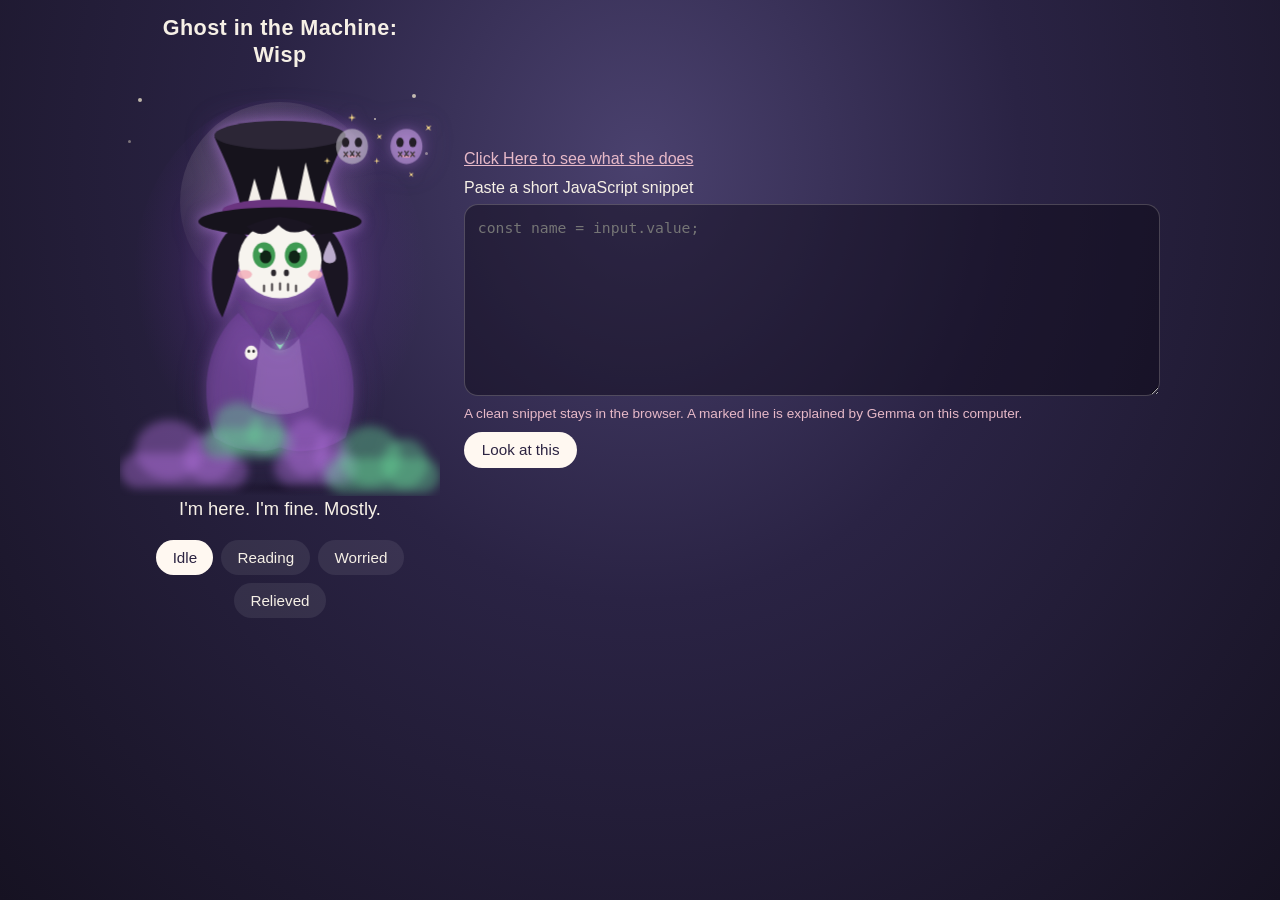
==== sprite/index.html @ f647fdde "modify sprite" ====
<!DOCTYPE html>
<html lang="en">
<head>
  <meta charset="utf-8">
  <meta name="viewport" content="width=device-width, initial-scale=1">
  <title>Ghost in the Machine: Wisp</title>
  <link rel="stylesheet" href="wisp.css">
</head>
<body>
  <main class="stage">
    <div class="desk">
    <div class="portrait">
    <h1>Ghost in the Machine: Wisp</h1>
    <div class="scene" data-mood="idle">
      <div class="moon" aria-hidden="true"></div>
      <div class="stars" aria-hidden="true">
        <span></span><span></span><span></span><span></span><span></span>
      </div>
      <div class="backlight" aria-hidden="true"></div>

      <svg class="wisp" viewBox="0 0 400 500" role="img" aria-labelledby="wisp-title">
        <title id="wisp-title">Wisp, a timid little ghost in a tall top hat and purple coat</title>

        <g class="sparkles" aria-hidden="true">
          <path class="spark" transform="translate(64 150)" d="M0-8 1.4-1.4 8 0 1.4 1.4 0 8-1.4 1.4-8 0-1.4-1.4Z"/>
          <path class="spark spark-b" transform="translate(338 210)" d="M0-6 1.1-1.1 6 0 1.1 1.1 0 6-1.1 1.1-6 0-1.1-1.1Z"/>
          <path class="spark spark-c" transform="translate(300 390)" d="M0-7 1.2-1.2 7 0 1.2 1.2 0 7-1.2 1.2-7 0-1.2-1.2Z"/>
        </g>

        <g class="floater">
          <path class="hair hair-side" d="M132 188
            C112 214 108 258 128 292
            C142 258 152 214 160 192
            Q146 176 132 188 Z"/>
          <path class="hair hair-side" d="M268 188
            C288 214 292 258 272 292
            C258 258 248 214 240 192
            Q254 176 268 188 Z"/>

          <path class="coat" d="M148 286
            C112 318 96 378 118 442
            Q160 468 200 454
            Q240 468 282 442
            C304 378 288 318 252 286
            L228 312
            Q200 332 172 312
            L148 286 Z"/>
          <path class="coat-light" d="M176 318
            Q200 348 224 318
            L236 404
            Q200 422 164 404 Z"/>

          <g class="hat">
            <path class="hat-crown" d="M154 172
              C148 124 126 86 118 66
              Q200 34 282 66
              C274 86 252 124 246 172 Z"/>
            <ellipse class="hat-top" cx="200" cy="64" rx="82" ry="18"/>
            <g class="hat-spikes" aria-hidden="true">
              <path d="M158 156 L168 118 L180 158 Z"/>
              <path d="M186 154 L198 102 L212 156 Z"/>
              <path d="M220 156 L232 98 L246 154 Z"/>
              <path d="M252 158 L260 120 L272 160 Z"/>
            </g>
            <ellipse class="hat-band" cx="200" cy="158" rx="72" ry="14"/>
            <ellipse class="hat-brim" cx="200" cy="172" rx="102" ry="18"/>
          </g>

          <ellipse class="face" cx="200" cy="220" rx="52" ry="48"/>
          <path class="hair fringe" d="M158 178
            Q178 198 198 176
            Q214 194 242 178
            Q220 168 200 166
            Q180 168 158 178 Z"/>

          <g class="face-features">
            <g class="brow brow-left"><path d="M158 192 Q174 180 192 194"/></g>
            <g class="brow brow-right"><path d="M208 194 Q226 180 242 192"/></g>

            <g class="eye-open eye-left">
              <ellipse class="sclera" cx="180" cy="214" rx="14" ry="16"/>
              <g class="gaze">
                <ellipse class="pupil" cx="182" cy="216" rx="7.2" ry="8.2"/>
                <ellipse class="catch" cx="176" cy="208" rx="3" ry="3"/>
              </g>
            </g>
            <g class="eye-open eye-right">
              <ellipse class="sclera" cx="220" cy="214" rx="14" ry="16"/>
              <g class="gaze">
                <ellipse class="pupil" cx="218" cy="216" rx="7.2" ry="8.2"/>
                <ellipse class="catch" cx="224" cy="208" rx="3" ry="3"/>
              </g>
            </g>

            <path class="eye-shut eye-shut-left" d="M166 216 Q180 230 194 216"/>
            <path class="eye-shut eye-shut-right" d="M206 216 Q220 230 234 216"/>

            <ellipse class="nose" cx="192" cy="236" rx="3.2" ry="4.2"/>
            <ellipse class="nose" cx="208" cy="236" rx="3.2" ry="4.2"/>

            <ellipse class="blush blush-left" cx="156" cy="238" rx="9" ry="5.5"/>
            <ellipse class="blush blush-right" cx="244" cy="238" rx="9" ry="5.5"/>

            <path class="mouth mouth-shy" d="M180 252 v7 M190 250 v8 M200 249 v8 M210 250 v8 M220 252 v7"/>
            <path class="mouth mouth-flat" d="M186 254 H214"/>
            <path class="mouth mouth-smile" d="M176 238 v6 M190 246 v7 M200 252 v7 M210 246 v7 M224 238 v6"/>
            <ellipse class="mouth mouth-open" cx="200" cy="256" rx="7" ry="8"/>
          </g>

          <g class="sweat" aria-hidden="true">
            <path class="drop sweat-a" d="M262 196
              C262 196 254 210 254 218
              C254 226 270 226 270 218
              C270 210 262 196 262 196 Z"/>
            <path class="drop sweat-b" d="M278 220
              C278 220 272 232 272 238
              C272 244 286 244 286 238
              C286 232 278 220 278 220 Z"/>
          </g>

          <path class="collar collar-left" d="M146 268 L176 318 L198 286 Z"/>
          <path class="collar collar-right" d="M254 268 L224 318 L202 286 Z"/>
          <path class="cravat-halo" d="M186 304
            Q200 348 214 304
            Q206 324 200 332
            Q194 324 186 304 Z"/>
          <path class="cravat" d="M186 304
            Q200 348 214 304
            Q206 324 200 332
            Q194 324 186 304 Z"/>

          <g class="pin" aria-hidden="true">
            <ellipse cx="164" cy="336" rx="8" ry="9"/>
            <ellipse class="pin-hole" cx="161" cy="334" rx="1.6" ry="2"/>
            <ellipse class="pin-hole" cx="167" cy="334" rx="1.6" ry="2"/>
          </g>

          <g class="charm-hover" transform="translate(324 78)" aria-hidden="true">
            <g class="orbit">
              <g transform="translate(34 0)">
                <g class="charm charm-right">
                  <ellipse class="charm-face" cx="0" cy="0" rx="20" ry="22"/>
                  <ellipse class="charm-hole" cx="-8" cy="-5" rx="4.6" ry="6"/>
                  <ellipse class="charm-hole" cx="8" cy="-5" rx="4.6" ry="6"/>
                  <path class="charm-lip" d="M-9 10 Q0 16 9 10"/>
                  <path class="charm-stitch" d="M-10 7 l4.5 5.5 M-5.5 7 l-4.5 5.5 M-2 6 l4.5 6 M2.5 6 l-4.5 6 M5.5 7 l4.5 5.5 M10 7 l-4.5 5.5"/>
                  <g transform="rotate(50)">
                    <g class="charm-ring">
                      <path class="mini-star" transform="translate(0 -36) scale(0.62)" d="M0-8 1.4-1.4 8 0 1.4 1.4 0 8-1.4 1.4-8 0-1.4-1.4Z"/>
                      <path class="mini-star" transform="translate(31 18) scale(0.5)" d="M0-8 1.4-1.4 8 0 1.4 1.4 0 8-1.4 1.4-8 0-1.4-1.4Z"/>
                      <path class="mini-star" transform="translate(-31 18) scale(0.55)" d="M0-8 1.4-1.4 8 0 1.4 1.4 0 8-1.4 1.4-8 0-1.4-1.4Z"/>
                    </g>
                  </g>
                </g>
              </g>
              <g transform="translate(-34 0)">
                <g class="charm charm-left">
                  <ellipse class="charm-face" cx="0" cy="0" rx="20" ry="22"/>
                  <ellipse class="charm-hole" cx="-8" cy="-5" rx="4.6" ry="6"/>
                  <ellipse class="charm-hole" cx="8" cy="-5" rx="4.6" ry="6"/>
                  <path class="charm-lip" d="M-9 10 Q0 16 9 10"/>
                  <path class="charm-stitch" d="M-10 7 l4.5 5.5 M-5.5 7 l-4.5 5.5 M-2 6 l4.5 6 M2.5 6 l-4.5 6 M5.5 7 l4.5 5.5 M10 7 l-4.5 5.5"/>
                  <g class="charm-ring">
                    <path class="mini-star" transform="translate(0 -36) scale(0.62)" d="M0-8 1.4-1.4 8 0 1.4 1.4 0 8-1.4 1.4-8 0-1.4-1.4Z"/>
                    <path class="mini-star" transform="translate(31 18) scale(0.5)" d="M0-8 1.4-1.4 8 0 1.4 1.4 0 8-1.4 1.4-8 0-1.4-1.4Z"/>
                    <path class="mini-star" transform="translate(-31 18) scale(0.55)" d="M0-8 1.4-1.4 8 0 1.4 1.4 0 8-1.4 1.4-8 0-1.4-1.4Z"/>
                  </g>
                </g>
              </g>
            </g>
          </g>
        </g>
      </svg>

      <div class="shadow" aria-hidden="true"></div>
      <div class="fog" aria-hidden="true">
        <span class="cloud cloud-back cloud-purple"></span>
        <span class="cloud cloud-mid cloud-green"></span>
        <span class="cloud cloud-front cloud-purple"></span>
        <span class="cloud cloud-far cloud-green"></span>
      </div>
    </div>

    <p class="line" id="line" aria-live="polite">I'm here. I'm fine. Mostly.</p>

    <div class="moods" role="group" aria-label="Wisp's mood">
      <button type="button" data-set="idle" aria-pressed="true">Idle</button>
      <button type="button" data-set="reading" aria-pressed="false">Reading</button>
      <button type="button" data-set="worried" aria-pressed="false">Worried</button>
      <button type="button" data-set="relieved" aria-pressed="false">Relieved</button>
    </div>
    </div>

    <div class="panel">
    <p class="guide-link"><a href="about.html">Click Here to see what she does</a></p>
    <form class="paste" id="paste">
      <label for="snippet">Paste a short JavaScript snippet</label>
      <textarea id="snippet" name="snippet" rows="7" spellcheck="false" placeholder="const name = input.value;"></textarea>
      <p class="hint">A clean snippet stays in the browser. A marked line is explained by Gemma on this computer.</p>
      <button type="submit">Look at this</button>
    </form>
    <section class="findings" id="findings" aria-label="Marked lines"></section>
    </div>
    </div>
  </main>
  <script src="wisp.js"></script>
</body>
</html>
---- sprite/wisp.css ----
:root {
  color-scheme: dark;
  --ink: #f6f0e6;
  --dusk: #161222;
  --sheet: #fff8f1;
  --blush: #f3b4bc;
  --spark: #ffe08a;
  --sweat: #d7c4ea;
  --hat: #16131c;
  --coat: #7a46a4;
  --coat-deep: #64368a;
  --band: #6a347f;
}

* { box-sizing: border-box; }

body {
  margin: 0;
  min-height: 100vh;
  display: flex;
  justify-content: center;
  background:
    radial-gradient(ellipse at 50% 18%, #4a416e 0%, #2a2344 42%, var(--dusk) 100%);
  color: var(--ink);
  font-family: Candara, "Segoe UI", "Trebuchet MS", sans-serif;
}

.stage {
  width: min(1080px, 100%);
  padding: 0.75rem 1.25rem 0.4rem;
  display: flex;
  flex-direction: column;
  align-items: center;
  text-align: center;
}

.desk {
  width: 100%;
  margin-top: 0.2rem;
  display: flex;
  align-items: center;
  gap: 1.5rem;
}

.portrait {
  flex: 0 1 320px;
  display: flex;
  flex-direction: column;
  align-items: center;
}

.panel {
  flex: 1 1 420px;
  min-width: 0;
}

h1 {
  margin: 0 0 0.15rem;
  font-size: 1.35rem;
  font-weight: 700;
  line-height: 1.25;
  letter-spacing: 0.02em;
}

.portrait h1 { max-width: 16rem; }

.guide-link {
  margin: 0 0 0.7rem;
  text-align: left;
}

.guide-link a,
.guide a {
  color: #e7b9c8;
}

.guide {
  width: min(42rem, 100%);
  align-items: stretch;
  padding-bottom: 2.5rem;
  text-align: left;
}

.guide h1 {
  margin: 0.35rem 0 0.75rem;
  font-size: 2rem;
}

.guide h2 {
  margin: 1.45rem 0 0.4rem;
  font-size: 1.15rem;
}

.guide p,
.guide li {
  margin: 0.45rem 0;
  line-height: 1.5;
}

.guide ol,
.guide ul {
  margin: 0.3rem 0 0.6rem;
  padding-left: 1.2rem;
}

.guide code {
  font-family: Consolas, "Cascadia Mono", monospace;
  font-size: 0.92em;
}

.guide .back { margin: 0.2rem 0 0; }

.scene {
  position: relative;
  width: 100%;
  margin-top: 0.15rem;
  display: grid;
  justify-items: center;
}

.moon {
  position: absolute;
  top: 28px;
  width: 200px;
  height: 200px;
  border-radius: 50%;
  background: radial-gradient(circle at 40% 36%, rgba(255, 248, 228, 0.28), transparent 68%);
  z-index: 0;
}

.backlight {
  position: absolute;
  z-index: 0;
  left: 50%;
  top: 6%;
  width: 92%;
  height: 86%;
  border-radius: 50%;
  transform: translateX(-50%);
  background: radial-gradient(
    ellipse at 50% 46%,
    rgba(206, 156, 240, 0.48) 0%,
    rgba(156, 86, 206, 0.28) 26%,
    rgba(112, 52, 168, 0.12) 48%,
    transparent 70%
  );
  pointer-events: none;
}

.stars {
  position: absolute;
  inset: 8px 0 auto;
  height: 140px;
  z-index: 0;
}

.stars span {
  position: absolute;
  width: 4px;
  height: 4px;
  border-radius: 50%;
  background: #fff6d8;
  opacity: 0.7;
}

.stars span:nth-child(1) { top: 16px; left: 18px; }
.stars span:nth-child(2) { top: 58px; left: 8px; width: 3px; height: 3px; opacity: 0.4; }
.stars span:nth-child(3) { top: 12px; right: 24px; }
.stars span:nth-child(4) { top: 70px; right: 12px; width: 3px; height: 3px; opacity: 0.45; }
.stars span:nth-child(5) { top: 36px; right: 64px; width: 2px; height: 2px; }

.wisp {
  position: relative;
  z-index: 1;
  width: auto;
  height: min(420px, calc(100dvh - 13rem));
  max-width: 100%;
  overflow: visible;
}

.floater {
  filter:
    drop-shadow(0 0 8px rgba(196, 140, 236, 0.5))
    drop-shadow(0 0 18px rgba(140, 70, 196, 0.28));
}

.floater,
.eye-open,
.gaze,
.pupil,
.brow,
.spark {
  transform-box: fill-box;
  transform-origin: center;
}

.orbit,
.charm {
  transform-box: fill-box;
  transform-origin: center;
}

.charm { fill: #f7f4ef; }
.charm-hole { fill: #241f28; }
.charm-ring {
  transform-box: fill-box;
  transform-origin: center;
}
.mini-star { fill: var(--spark); }
.charm-left .charm-face { fill: #d4d0d8; fill-opacity: 0.55; }
.charm-right .charm-face { fill: #c9a0e6; fill-opacity: 0.58; }
.charm-lip {
  fill: none;
  stroke: #e7a0b4;
  stroke-width: 2.2;
  stroke-linecap: round;
}
.charm-stitch {
  fill: none;
  stroke: #3a3438;
  stroke-width: 1.6;
  stroke-linecap: round;
}

.hair { fill: #1a1522; }

.coat { fill: var(--coat); opacity: 0.46; }
.coat-light { fill: #c9a4e4; opacity: 0.28; }
.collar { fill: var(--coat-deep); opacity: 0.46; }
.cravat-halo {
  fill: #b6ffd4;
  opacity: 0.55;
  filter: blur(5px);
}

.cravat {
  fill: #9dffc8;
  fill-opacity: 0.7;
  filter:
    drop-shadow(0 0 4px rgba(198, 255, 220, 0.95))
    drop-shadow(0 0 12px rgba(64, 220, 130, 0.75));
}

.pin { fill: #f7f4ef; }
.pin-hole { fill: #241f28; }

.hat-crown,
.hat-brim { fill: var(--hat); }
.hat-top { fill: #2c2636; }
.hat-band { fill: var(--band); }
.hat-spikes { fill: #f4f0ea; }

.face { fill: #f7f4ef; }

.brow { opacity: 0; }
.brow path {
  fill: none;
  stroke: #4a3d55;
  stroke-width: 3;
  stroke-linecap: round;
}

.sclera { fill: #3f9a52; }
.pupil { fill: #102416; }
.catch { fill: #fff; }

.eye-shut {
  fill: none;
  stroke: #2d6a40;
  stroke-width: 4;
  stroke-linecap: round;
  opacity: 0;
}

.nose { fill: #2a262c; }
.blush { fill: var(--blush); opacity: 0.9; }

.mouth {
  fill: none;
  stroke: #3a3438;
  stroke-width: 2.4;
  stroke-linecap: round;
  opacity: 0;
}

.mouth-open {
  fill: #e7a0b0;
  stroke: none;
}

.drop { fill: var(--sweat); }
.sweat-a { opacity: 0.85; }
.sweat-b { opacity: 0; }

.sparkles { opacity: 0; }
.spark { fill: var(--spark); }

.shadow {
  width: 180px;
  height: 16px;
  margin-top: -14px;
  border-radius: 50%;
  background: radial-gradient(ellipse, rgba(18, 10, 32, 0.45), transparent 70%);
}

.fog {
  position: absolute;
  z-index: 2;
  left: 0;
  right: 0;
  bottom: 0;
  height: 32%;
  pointer-events: none;
  mask-image: linear-gradient(to top, #000 62%, transparent);
}

.cloud {
  position: absolute;
  bottom: 6%;
  width: 34%;
  height: 26%;
  border-radius: 999px;
  background: var(--mist);
  filter: blur(5px);
}

.cloud::before,
.cloud::after {
  content: "";
  position: absolute;
  border-radius: 50%;
  background: inherit;
}

.cloud::before {
  width: 54%;
  height: 170%;
  left: 12%;
  bottom: 22%;
}

.cloud::after {
  width: 40%;
  height: 140%;
  right: 10%;
  bottom: 16%;
}

.cloud-purple { --mist: rgba(176, 112, 220, 0.42); }
.cloud-green { --mist: rgba(104, 214, 150, 0.4); }

.cloud-back {
  left: 0;
  width: 40%;
  --drift: 16px;
  --lift: -3px;
}

.cloud-mid {
  left: 26%;
  width: 28%;
  height: 22%;
  bottom: 28%;
  --drift: 34px;
  --lift: -8px;
}

.cloud-front {
  left: 48%;
  width: 26%;
  bottom: 8%;
  --drift: 48px;
  --lift: -5px;
}

.cloud-far {
  right: 0;
  width: 36%;
  bottom: 2%;
  --drift: 20px;
  --lift: -4px;
}

.line {
  min-height: 1.6em;
  margin: 0.15rem 0 0.75rem;
  font-size: 1.15rem;
}

.moods {
  display: flex;
  flex-wrap: wrap;
  justify-content: center;
  gap: 0.5rem;
}

.moods button {
  border: 1px solid transparent;
  background: rgba(255, 250, 244, 0.08);
  color: var(--ink);
  border-radius: 999px;
  padding: 0.5rem 0.95rem;
  font: inherit;
  font-size: 0.95rem;
  cursor: pointer;
}

.moods button[aria-pressed="true"] {
  background: var(--sheet);
  color: #2c2442;
}

.moods button:hover { border-color: rgba(246, 240, 230, 0.35); }

.moods button:focus-visible {
  outline: 2px solid var(--spark);
  outline-offset: 3px;
}

.paste {
  width: 100%;
  margin-top: 0;
  text-align: left;
}

.paste label {
  display: block;
  margin-bottom: 0.4rem;
  font-size: 1rem;
}

.paste textarea {
  width: 100%;
  min-height: min(12rem, 28vh);
  resize: vertical;
  border-radius: 14px;
  border: 1px solid rgba(246, 240, 230, 0.22);
  background: rgba(12, 8, 20, 0.45);
  color: var(--ink);
  font: 0.92rem/1.45 ui-monospace, Consolas, monospace;
  padding: 0.75rem 0.8rem;
}

.paste textarea:focus-visible,
.paste button:focus-visible {
  outline: 2px solid var(--spark);
  outline-offset: 3px;
}

.hint {
  margin: 0.4rem 0 0;
  color: #e7b9c8;
  font-size: 0.85rem;
}

.paste button {
  margin-top: 0.65rem;
  border: 1px solid transparent;
  background: var(--sheet);
  color: #2c2442;
  border-radius: 999px;
  padding: 0.55rem 1.05rem;
  font: inherit;
  font-size: 0.95rem;
  cursor: pointer;
}

.findings {
  width: 100%;
  max-height: 14rem;
  margin-top: 0.9rem;
  overflow: auto;
  text-align: left;
}

@media (max-width: 800px) {
  .desk { flex-direction: column; }
  .portrait { flex-basis: auto; width: min(320px, 100%); }
  .findings { max-height: none; }
}

.findings ol {
  margin: 0;
  padding: 0;
  list-style: none;
  display: grid;
  gap: 0.75rem;
}

.findings li,
.findings .clear,
.findings .note {
  margin: 0;
  padding: 0.75rem 0.85rem;
  border-radius: 14px;
  background: rgba(12, 8, 20, 0.38);
}

.findings p { margin: 0.35rem 0; }
.findings .voice { color: #fff6ea; }

.findings pre {
  margin: 0.45rem 0;
  padding: 0.5rem 0.65rem;
  overflow-x: auto;
  border-radius: 8px;
  background: rgba(255, 248, 241, 0.06);
  font: 0.85rem/1.4 ui-monospace, Consolas, monospace;
}

.findings a { color: var(--spark); }

[data-mood="idle"] .mouth-shy,
[data-mood="reading"] .mouth-flat,
[data-mood="worried"] .mouth-open,
[data-mood="relieved"] .mouth-smile { opacity: 1; }

[data-mood="reading"] .floater { rotate: -5deg; }
[data-mood="reading"] .sweat-a { opacity: 0.35; }
[data-mood="reading"] .brow { opacity: 0.7; }

[data-mood="worried"] .brow { opacity: 1; translate: 0 -8px; }
[data-mood="worried"] .eye-open { scale: 1.06 1.1; }
[data-mood="worried"] .pupil { scale: 1.18; }
[data-mood="worried"] .sweat-b { opacity: 0.95; }
[data-mood="worried"] .coat { fill: #5c3480; }
[data-mood="worried"] .collar { fill: #4a2a68; }
[data-mood="worried"] .hat-crown,
[data-mood="worried"] .hat-brim { fill: #0e0c12; }
[data-mood="worried"] .hat-band { fill: #542868; }
[data-mood="worried"] .backlight { opacity: 0.45; }
[data-mood="worried"] .cloud {
  --mist: rgba(255, 156, 48, 0.66);
  filter: blur(6px) drop-shadow(0 0 12px rgba(255, 122, 24, 0.75));
}

[data-mood="relieved"] .eye-open { opacity: 0; }
[data-mood="relieved"] .eye-shut { opacity: 1; }
[data-mood="relieved"] .brow,
[data-mood="relieved"] .sweat-a,
[data-mood="relieved"] .sweat-b { opacity: 0; }
[data-mood="relieved"] .sparkles { opacity: 1; }

@media (prefers-reduced-motion: no-preference) {
  .brow,
  .mouth,
  .eye-open,
  .eye-shut,
  .sweat-a,
  .sweat-b,
  .sparkles,
  .coat,
  .collar,
  .hat-crown,
  .hat-brim,
  .hat-band {
    transition: rotate 280ms ease, opacity 280ms ease, scale 280ms ease, translate 280ms ease, fill 280ms ease;
  }

  [data-mood="idle"] .floater,
  [data-mood="reading"] .floater,
  [data-mood="relieved"] .floater {
    animation: bob 3.2s ease-in-out infinite;
  }

  [data-mood="worried"] .floater { animation: shiver 0.18s ease-in-out infinite; }
  [data-mood="worried"] .backlight { animation: none; }
  [data-mood="worried"] .pupil { animation: pupil-swell 0.85s ease-in-out infinite; }

  [data-mood="idle"] .eye-open,
  [data-mood="reading"] .eye-open {
    animation: blink 4.8s ease-in-out infinite;
  }

  [data-mood="reading"] .gaze { animation: scan 1.35s ease-in-out infinite; }

  [data-mood="idle"] .sweat-a,
  [data-mood="worried"] .sweat-a {
    animation: bead 2.6s ease-in-out infinite;
  }

  [data-mood="idle"] .shadow,
  [data-mood="reading"] .shadow,
  [data-mood="relieved"] .shadow {
    animation: shadow-breathe 3.2s ease-in-out infinite;
  }

  [data-mood="relieved"] .spark { animation: twinkle 1.6s ease-in-out infinite; }
  .spark-b { animation-delay: 0.25s; }
  .spark-c { animation-delay: 0.5s; }

  .orbit { animation: orbit-spin 4.2s linear infinite; }
  .charm { animation: face-up 4.2s linear infinite; }
  .charm-ring { animation: star-spin 2.8s linear infinite; }
  .charm-right .charm-ring { animation-duration: 3.4s; animation-direction: reverse; }

  .backlight { animation: backlight 3.2s ease-in-out infinite; }
  .cloud { animation: cloud-drift ease-in-out infinite alternate; }
  .cloud-back { animation-duration: 19s; }
  .cloud-mid { animation-duration: 11s; }
  .cloud-front { animation-duration: 7.5s; }
  .cloud-far { animation-duration: 16s; }
  .stars span { animation: twinkle 3.2s ease-in-out infinite; }
  .stars span:nth-child(2) { animation-delay: 0.8s; }
  .stars span:nth-child(4) { animation-delay: 1.4s; }
}

@keyframes bob {
  0%, 100% { translate: 0 0; }
  50% { translate: 0 -10px; }
}

@keyframes shiver {
  0%, 100% { rotate: -1.2deg; }
  50% { rotate: 1.2deg; }
}

@keyframes pupil-swell {
  0%, 100% { scale: 1.04; }
  50% { scale: 1.28; }
}

@keyframes blink {
  0%, 42%, 50%, 100% { scale: 1 1; }
  46% { scale: 1 0.08; }
}

@keyframes scan {
  0%, 100% { translate: -3px 0; }
  50% { translate: 4px 0; }
}

@keyframes bead {
  0%, 100% { translate: 0 0; }
  50% { translate: 0 4px; }
}

@keyframes shadow-breathe {
  0%, 100% { scale: 1; opacity: 0.9; }
  50% { scale: 0.84; opacity: 0.5; }
}

@keyframes backlight {
  0%, 100% { opacity: 0.82; }
  50% { opacity: 1; }
}

@keyframes cloud-drift {
  from { translate: calc(var(--drift) * -1) 0; }
  to { translate: var(--drift) var(--lift); }
}

@keyframes orbit-spin {
  from { transform: rotate(0deg); }
  to { transform: rotate(360deg); }
}

@keyframes face-up {
  from { transform: rotate(0deg); }
  to { transform: rotate(-360deg); }
}

@keyframes star-spin {
  from { transform: rotate(0deg); }
  to { transform: rotate(360deg); }
}

@keyframes twinkle {
  0%, 100% { opacity: 0.35; scale: 0.85; }
  50% { opacity: 1; scale: 1.12; }
}
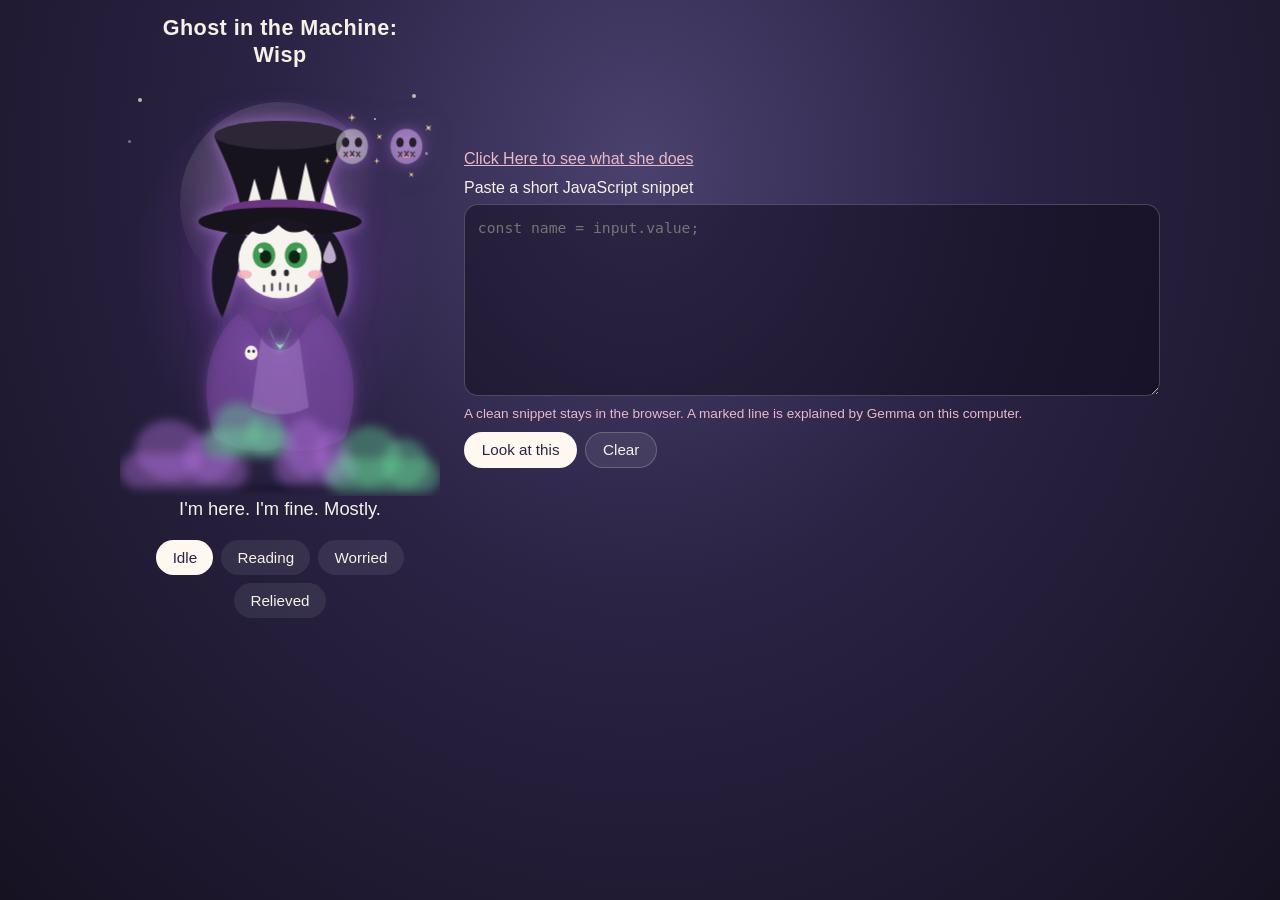
==== commit 62d95e23: "modify README and sprite page" ====
--- a/sprite/index.html
+++ b/sprite/index.html
@@ -197,7 +197,10 @@
       <label for="snippet">Paste a short JavaScript snippet</label>
       <textarea id="snippet" name="snippet" rows="7" spellcheck="false" placeholder="const name = input.value;"></textarea>
       <p class="hint">A clean snippet stays in the browser. A marked line is explained by Gemma on this computer.</p>
-      <button type="submit">Look at this</button>
+      <div class="actions">
+        <button type="submit">Look at this</button>
+        <button type="button" id="clear">Clear</button>
+      </div>
     </form>
     <section class="findings" id="findings" aria-label="Marked lines"></section>
     </div>
--- a/sprite/wisp.css
+++ b/sprite/wisp.css
@@ -453,8 +453,14 @@
   font-size: 0.85rem;
 }
 
+.actions {
+  display: flex;
+  flex-wrap: wrap;
+  gap: 0.5rem;
+  margin-top: 0.65rem;
+}
+
 .paste button {
-  margin-top: 0.65rem;
   border: 1px solid transparent;
   background: var(--sheet);
   color: #2c2442;
@@ -463,6 +469,12 @@
   font: inherit;
   font-size: 0.95rem;
   cursor: pointer;
+}
+
+.paste button[type="button"] {
+  background: rgba(255, 250, 244, 0.08);
+  color: var(--ink);
+  border-color: rgba(246, 240, 230, 0.22);
 }
 
 .findings {
